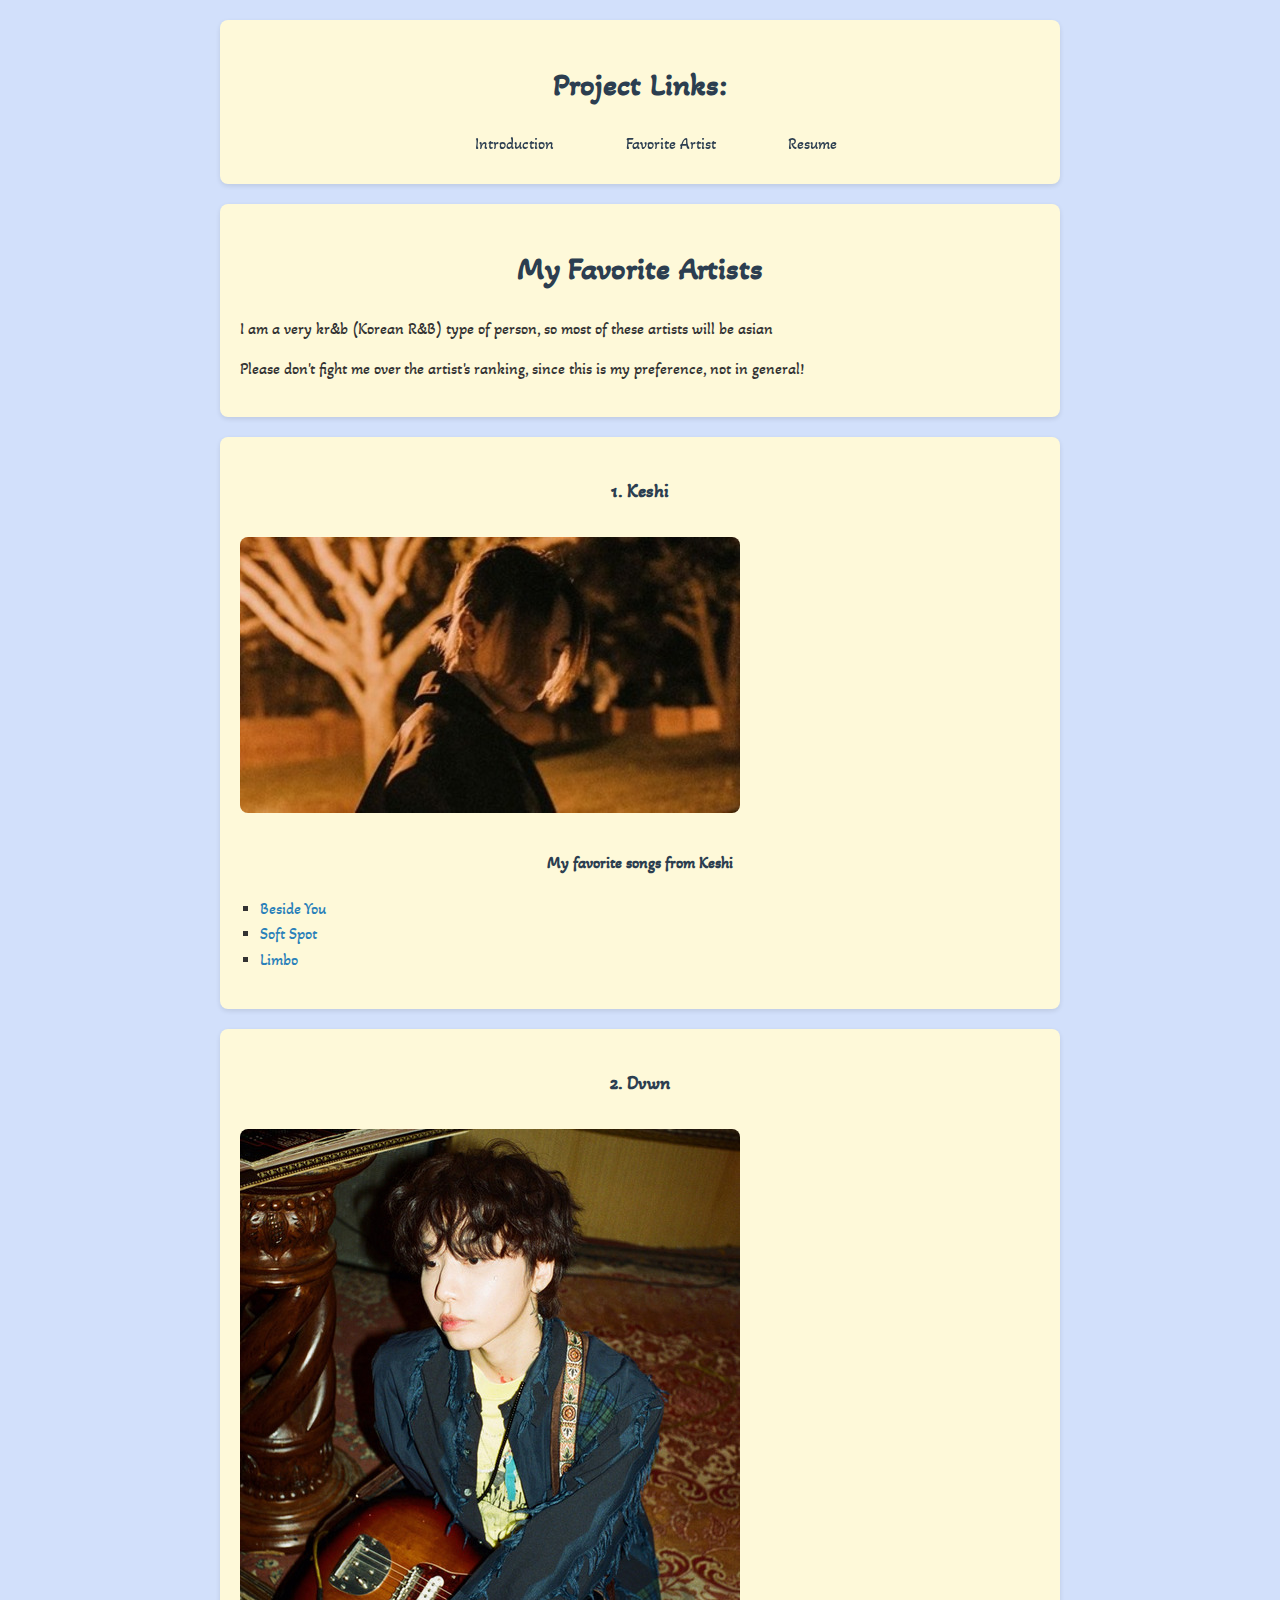
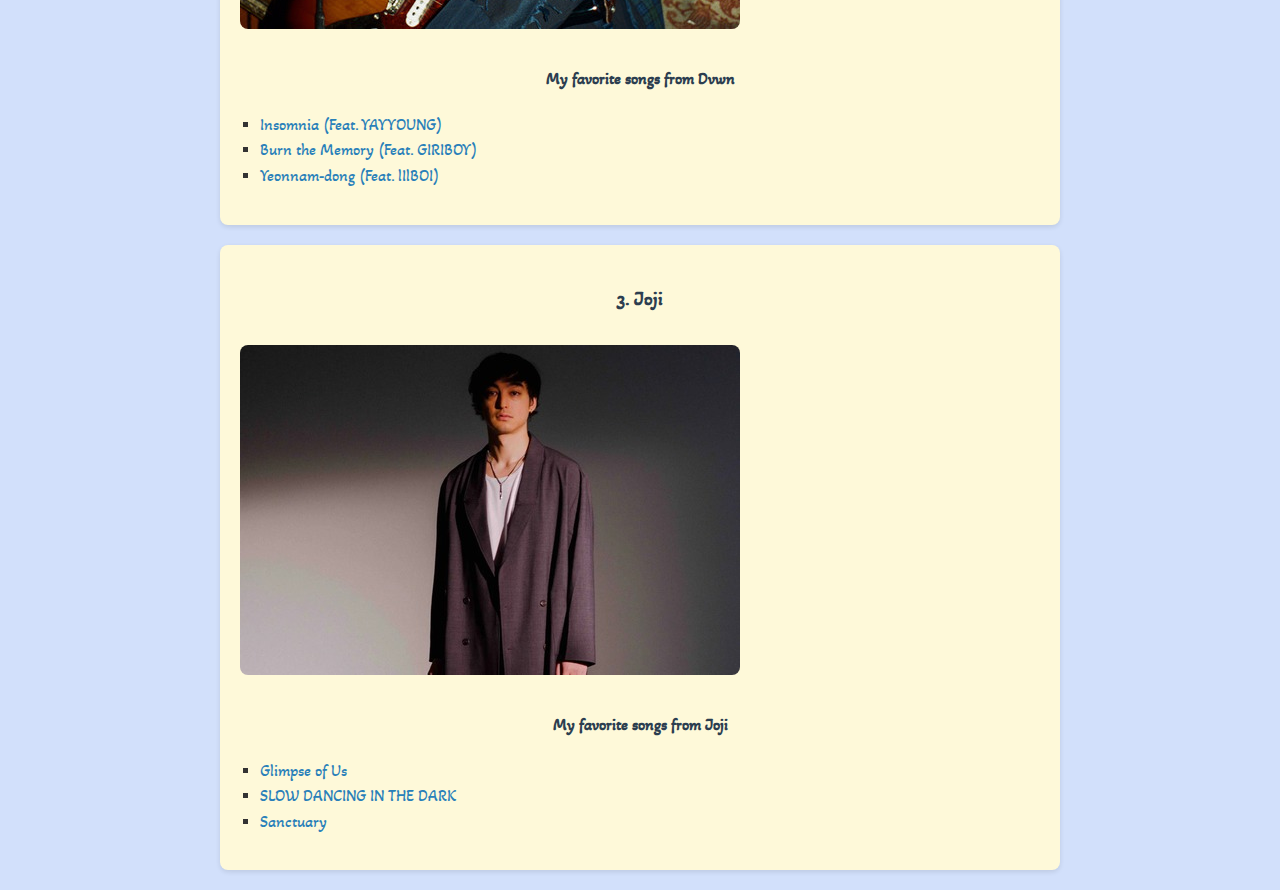
==== fav_artist.html @ fc20c8f0 "imported all files from project 2" ====
<!DOCTYPE html>
<html lang="en">
<head>
  <meta charset="utf-8">
  <title>Favorite Artist</title>
  <link rel="stylesheet" href="css/normalize.css">
  <link rel="stylesheet" href="css/style.css">
  <link rel="preconnect" href="https://fonts.googleapis.com">
  <link rel="preconnect" href="https://fonts.gstatic.com" crossorigin>
  <link href="https://fonts.googleapis.com/css2?family=Akaya+Kanadaka&display=swap" rel="stylesheet">
</head>
<body>
  <section>
    <h1>Project Links:</h1>
    <nav id="main-nav">
      <ul>
        <li><a href="index.html">Introduction</a></li>
        <li><a href="fav_artist.html">Favorite Artist</a></li>
        <li><a href="resume.html">Resume</a></li>
      </ul>
    </nav>
  </section>
  <section>
    <h1>My Favorite Artists</h1>
    <div>
      <p>I am a very kr&b (Korean R&B) type of person, so most of these artists will be asian</p>
      <p>Please don't fight me over the artist's ranking, since this is my preference, not in general!</p>
    </div>
  </section>
  <section>
    <h3>1. Keshi</h3>
    <img src="images/keshi.jpg" alt="A photo of Keshi">
    <h4>My favorite songs from Keshi</h4>
    <ol>
      <li><a href="https://www.youtube.com/watch?v=aMyO6GNkfpo">Beside You</a></li>
      <li><a href="https://www.youtube.com/watch?v=4Lmcadu8ghM">Soft Spot</a></li>
      <li><a href="https://www.youtube.com/watch?v=1i8WJ8cRWsE">Limbo</a></li>
    </ol>
  </section>
  <section>
    <h3>2. Dvwn</h3>
    <img src="images/dvwn.jpg" alt="A photo of Dvwn">
    <h4>My favorite songs from Dvwn</h4>
    <ol>
      <li><a href="https://www.youtube.com/watch?v=fMWtXjzJZe8">Insomnia (Feat. YAYYOUNG)</a></li>
      <li><a href="https://www.youtube.com/watch?v=p_z54B58qiM">Burn the Memory (Feat. GIRIBOY)</a></li>
      <li><a href="https://www.youtube.com/watch?v=gcqM5YcBeik">Yeonnam-dong (Feat. lIlBOI)</a></li>
    </ol>
  </section>
  <section>
    <h3>3. Joji</h3>
    <img src="images/joji.jpg" alt="A photo of Joji">
    <h4>My favorite songs from Joji</h4>
    <ol>
      <li><a href="https://www.youtube.com/watch?v=NgsWGfUlwJI">Glimpse of Us</a></li>
      <li><a href="https://www.youtube.com/watch?v=K3Qzzggn--s">SLOW DANCING IN THE DARK</a></li>
      <li><a href="https://www.youtube.com/watch?v=YWN81V7ojOE">Sanctuary</a></li>
    </ol>
  </section>
</body>
</html>
---- css/style.css ----
body {
  margin: 0;
  font-family: "Akaya Kanadaka", Arial, sans-serif;
  line-height: 1.6;
  background-color: #D2E0FB;
  color: #333;
}

.center {
  margin-left: auto;
  margin-right: auto;
}

.akaya-kanadaka-regular {
  font-family: "Akaya Kanadaka", system-ui;
  font-weight: 400;
  font-style: normal;
}

h1,
h2,
h3,
h4 {
  color: #2c3e50;
  text-align: center;
  margin: 20px 0px;
}

section {
  background: #FEF9D9;
  padding: 20px;
  margin: 20px auto;
  border-radius: 8px;
  box-shadow: 0 2px 5px rgba(0, 0, 0, 0.1);
  max-width: 800px;
}

ul,
ol {
  list-style-type: square;
  padding-left: 20px;
}

#main-nav {
  width: 100%;
  text-align: center; 
  z-index: 100; 
  position: sticky;
  top: 20px;
}

#main-nav ul {
  list-style-type: none;
  margin: 0;
  padding: 0;
  display: inline-block; 
}

#main-nav ul li {
  display: inline; 
  float: left;
  margin-left: 2rem;
}

#main-nav ul li a {
  padding: 10px 20px; 
  color: #2c3e50; 
  text-decoration: none;
}

a {
  color: #2980b9;
  text-decoration: none;
}

a:hover {
  text-decoration: underline;
}

img {
  max-width: 100%;
  height: auto;
  border-radius: 8px;
  margin: 10px 0;
  position: static;
}

p {
  margin: 15px 0;
}

iframe {
  display: block;
  margin: 20px auto;
  border: 5px solid #FFF5CD;
  border-radius: 8px;
  width: 100%;
  max-width: 560px;
  position: relative;
}

@media (max-width: 600px) {
  section {
    padding: 1rem;
  }

  h1 {
    font-size: 2rem;
  }

  #main-nav ul li {
    margin-right: 1rem;
  }
}
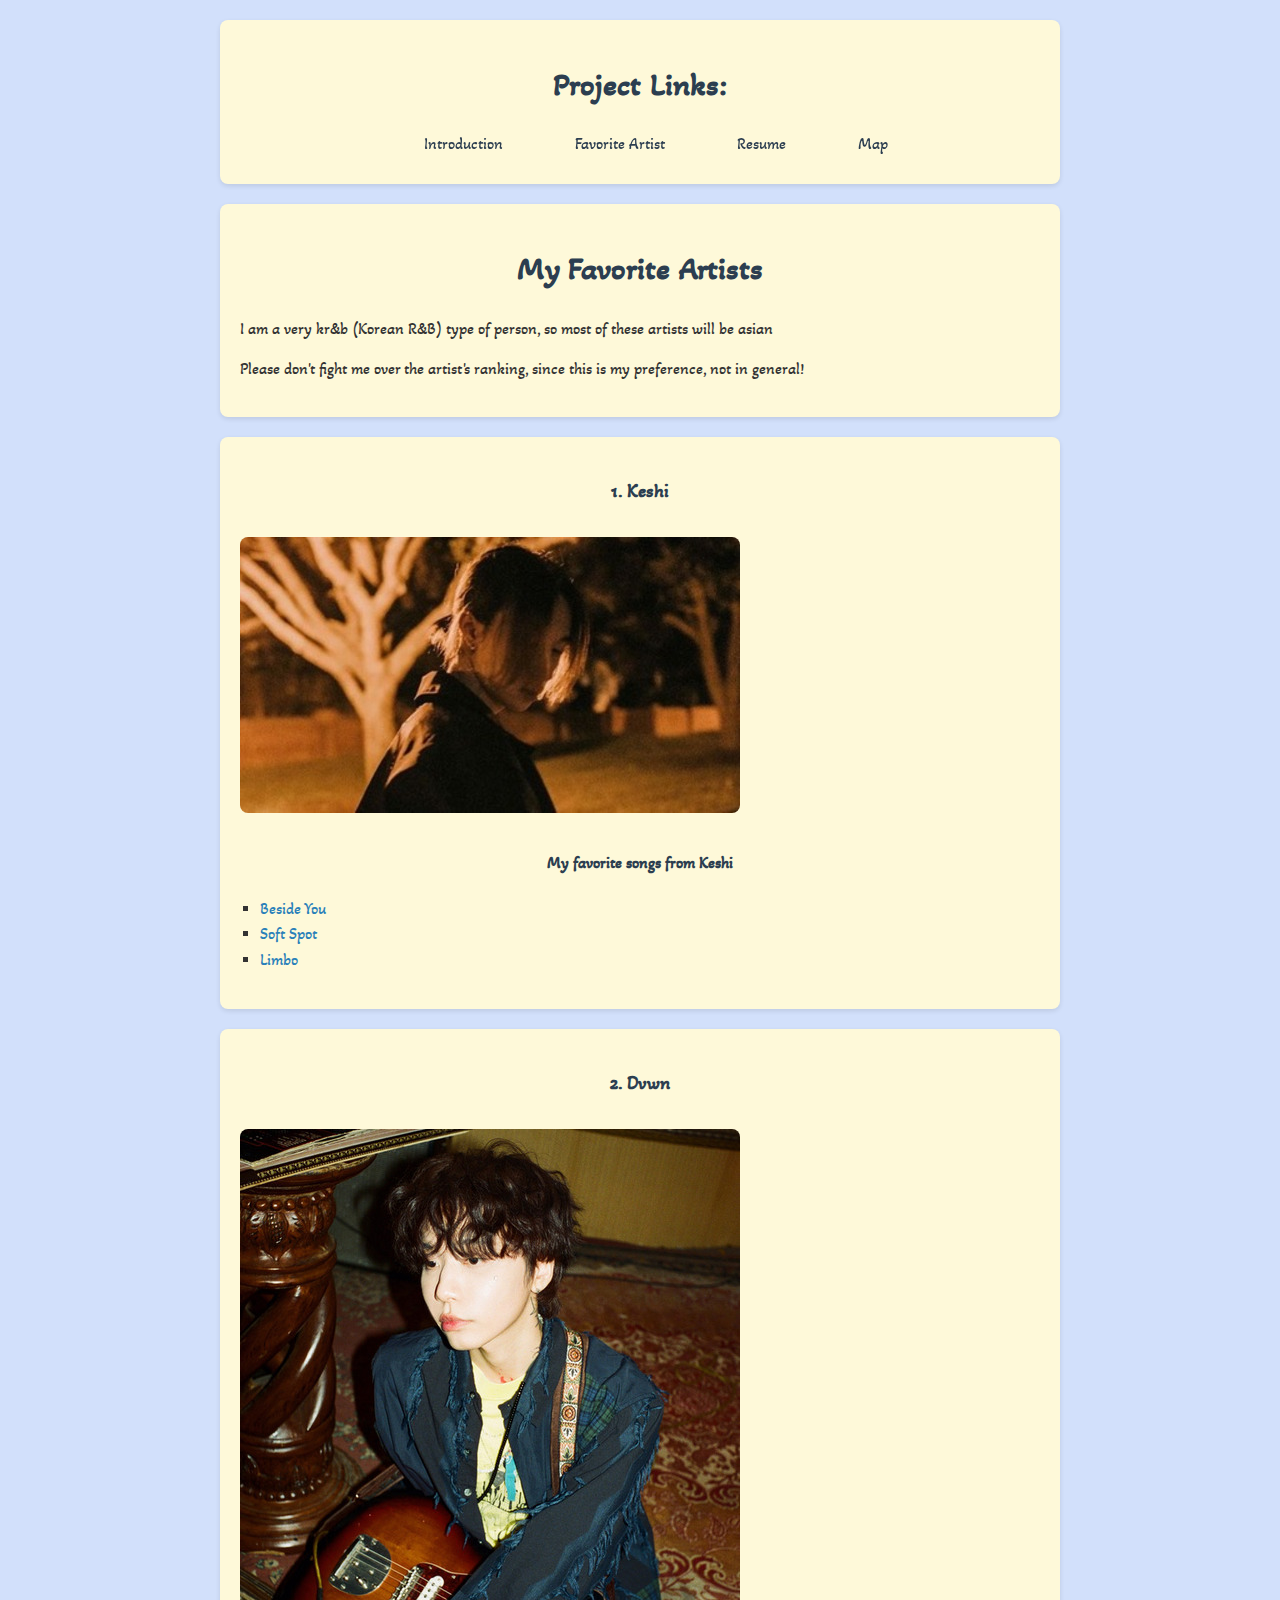
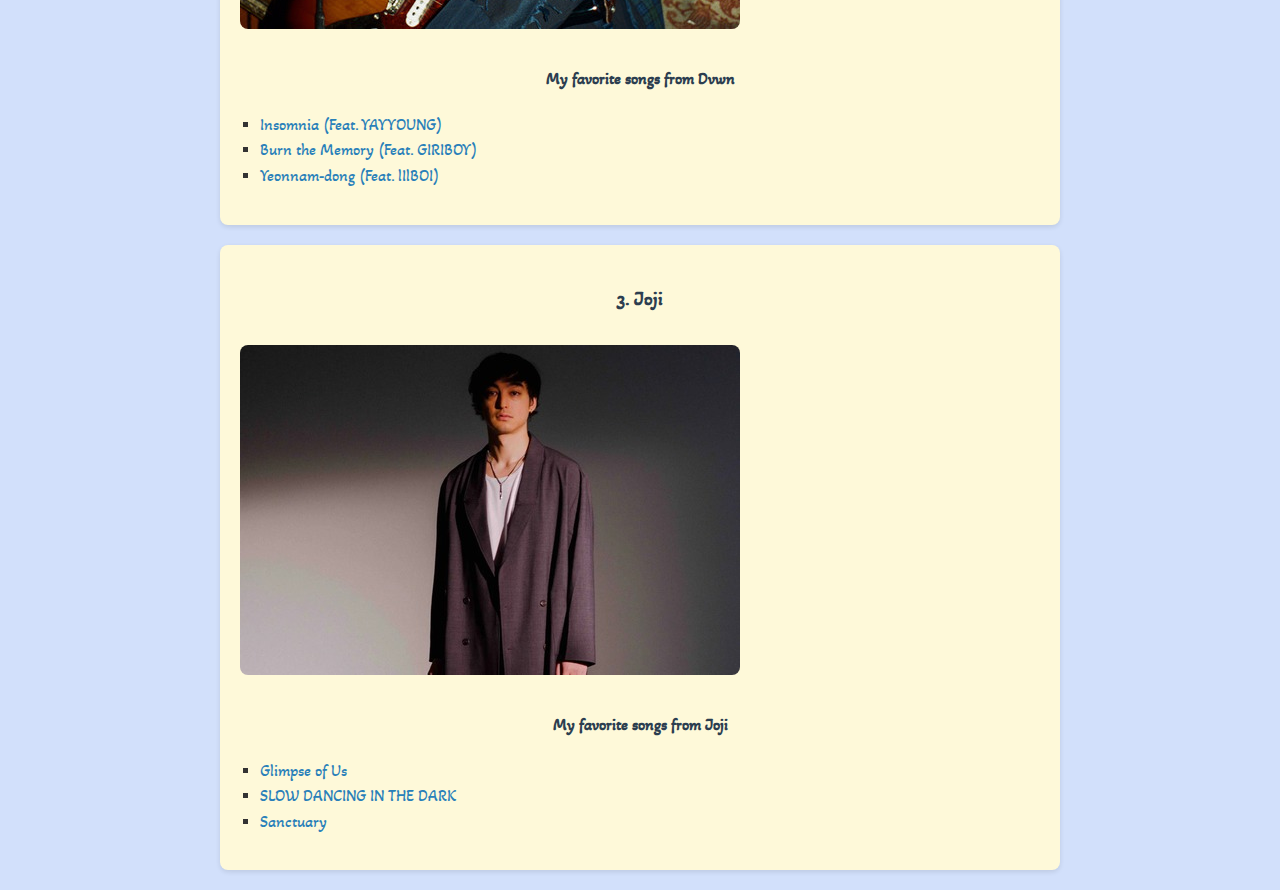
==== commit f63e7729: "added the foundation of map" ====
--- a/fav_artist.html
+++ b/fav_artist.html
@@ -17,6 +17,7 @@
         <li><a href="index.html">Introduction</a></li>
         <li><a href="fav_artist.html">Favorite Artist</a></li>
         <li><a href="resume.html">Resume</a></li>
+        <li><a href="map.html">Map</a></li>
       </ul>
     </nav>
   </section>
